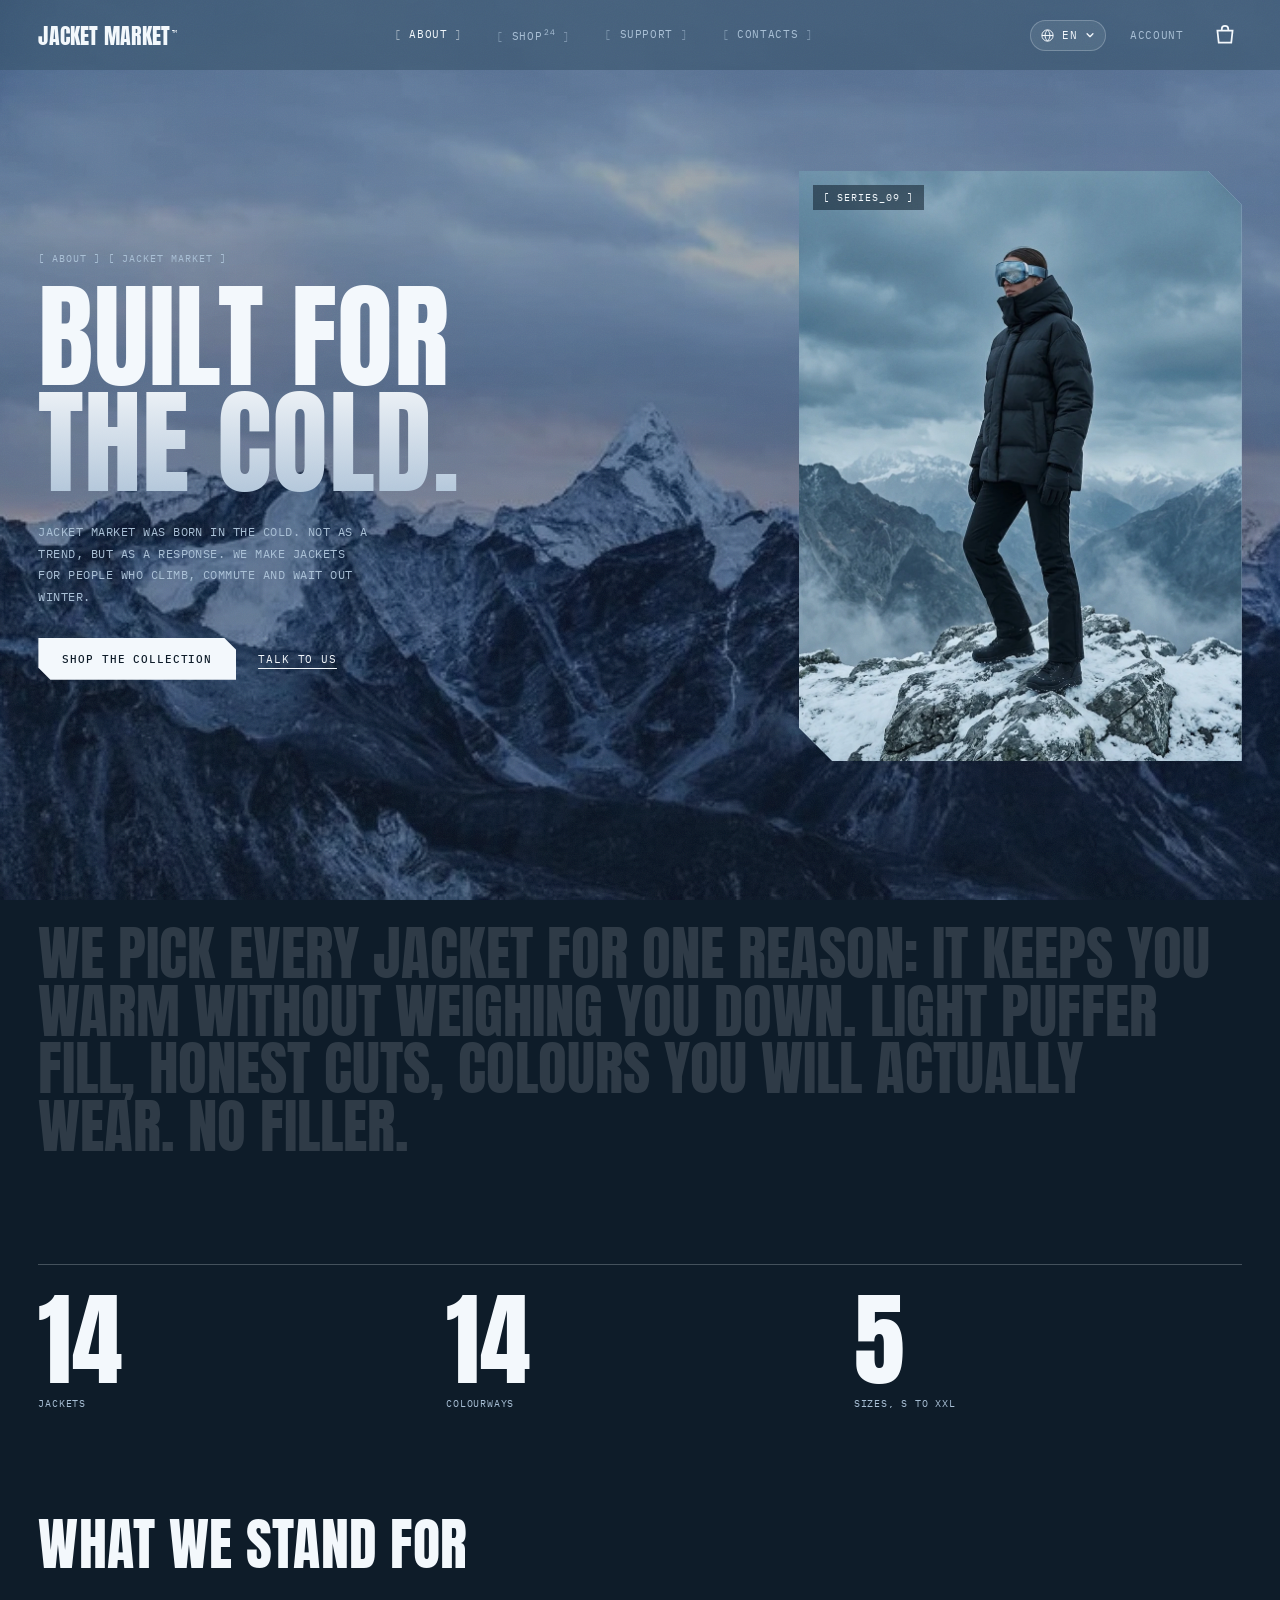
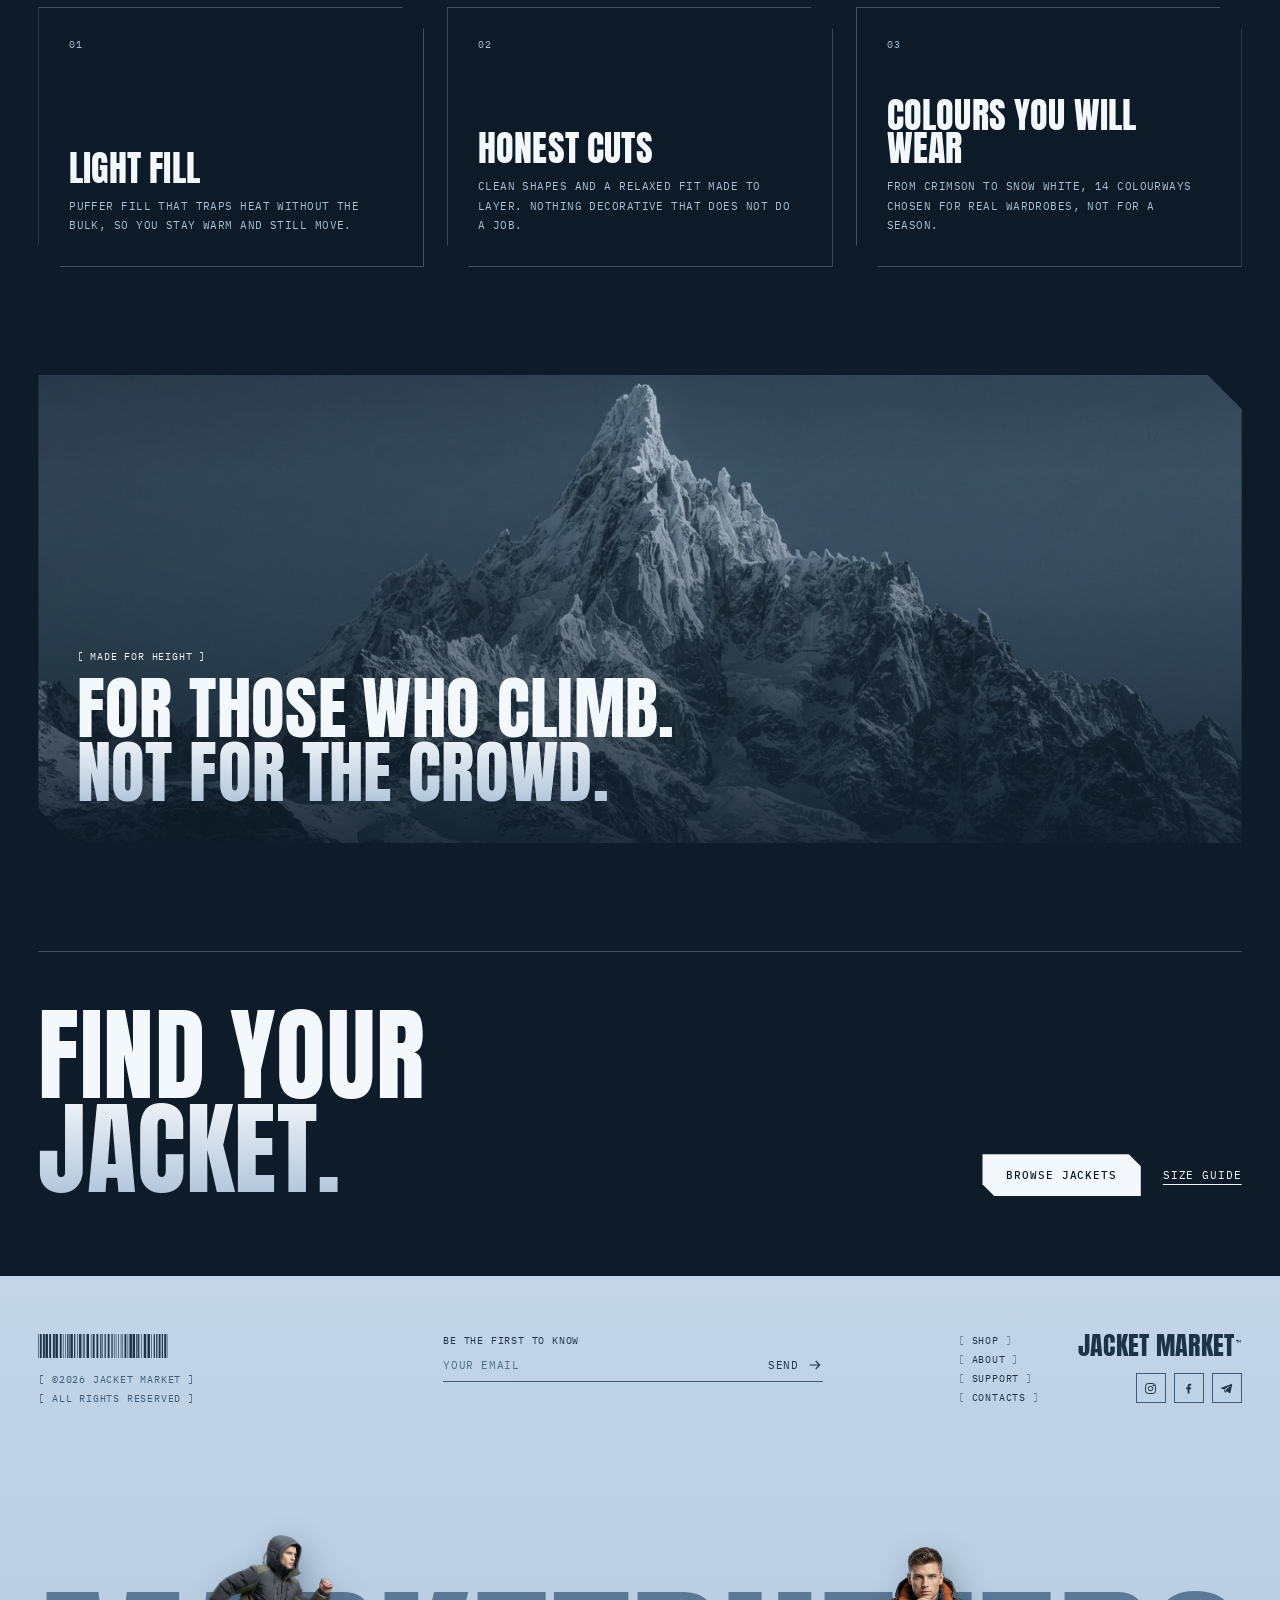
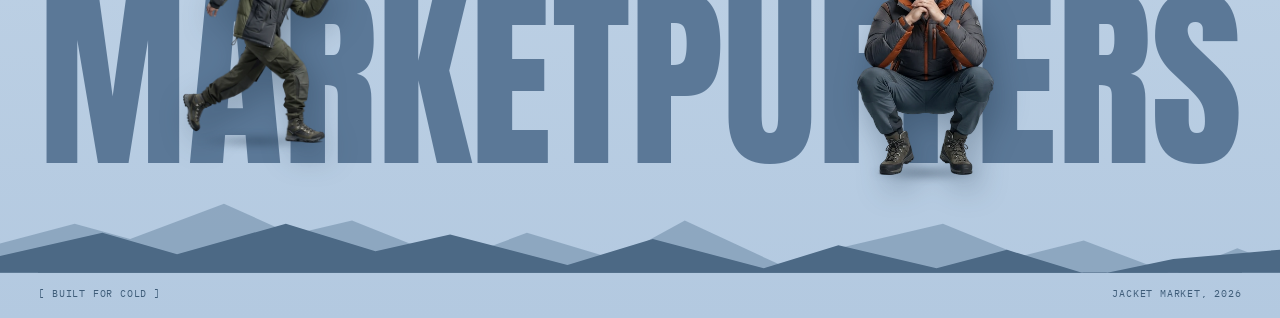
==== about.html @ 1eda378f "j.market" ====
<!DOCTYPE html>
<html lang="en">
<head>
<meta charset="utf-8">
<meta name="viewport" content="width=device-width, initial-scale=1, viewport-fit=cover">
<title>About – Jacket Market</title>
<link rel="preconnect" href="https://fonts.googleapis.com">
<link href="https://fonts.googleapis.com/css2?family=Anton&family=IBM+Plex+Mono:wght@400;500&family=Oswald:wght@600&family=Permanent+Marker&display=swap" rel="stylesheet">
<link rel="stylesheet" href="assets/site.css">
<link rel="stylesheet" href="assets/footer.css">
<link rel="stylesheet" href="assets/cart.css">
<link rel="stylesheet" href="assets/about.css">
<link rel="stylesheet" href="assets/page-bg.css">
<link rel="stylesheet" href="assets/motion.css">
</head>
<body data-page="about">
<main id="app"></main>
<script src="assets/i18n.js"></script>
<script src="assets/art.js"></script>
<script src="assets/site.js"></script>
<script src="assets/motion.js"></script>
</body>
</html>
---- assets/site.css ----
:root{--ice:#b3c9e0;--ice2:#d3e1ee;--steel:#4e6a85;--deep:#37526b;--night:#22394d;--ink:#0e1c29;--w:#f3f8fc;--mute:#a8bfd5;--line:rgba(243,248,252,.24);--glow:rgba(150,50,45,.3);--px:clamp(18px,3vw,44px);--ch:22px;--f1:'Anton','Oswald','Barlow Condensed','Arial Narrow',Impact,sans-serif;--f2:'IBM Plex Mono',ui-monospace,Menlo,Consolas,monospace;box-sizing:border-box}
*,*::before,*::after{box-sizing:inherit}
html{scroll-behavior:smooth}
body{margin:0;min-height:100dvh;font-family:var(--f2);color:var(--w);background:linear-gradient(#bfd2e5,#9fb8d1) fixed;overflow-x:hidden;animation:pg .5s ease both}
body.out{opacity:0;transition:opacity .25s}@keyframes pg{from{opacity:0}}
body::after{content:"";position:fixed;inset:0;z-index:90;pointer-events:none;opacity:.07;mix-blend-mode:overlay;background:url("data:image/svg+xml;utf8,<svg xmlns='http://www.w3.org/2000/svg' width='180' height='180'><filter id='n'><feTurbulence type='fractalNoise' baseFrequency='.9' numOctaves='2'/></filter><rect width='180' height='180' filter='url(%23n)'/></svg>")}
button,input,textarea{font:inherit;color:inherit}button{cursor:pointer;border:0;background:none;padding:0}
a{color:inherit}svg,img{display:block}
:focus-visible{outline:2px solid var(--w);outline-offset:3px}
.ch{clip-path:polygon(0 0,calc(100% - var(--ch)) 0,100% var(--ch),100% 100%,var(--ch) 100%,0 calc(100% - var(--ch)))}
.frame{position:relative;margin:0;min-height:100dvh;display:flex;flex-direction:column;background:radial-gradient(60% 45% at 50% 30%,var(--glow),transparent 75%),linear-gradient(#557590,#456480 55%,#37536b);overflow:clip;transition:--glow .9s}
header.top{position:sticky;top:0;z-index:30;display:flex;align-items:center;justify-content:space-between;padding:18px var(--px);font-size:11px;letter-spacing:.06em;text-transform:uppercase}
header.top::before{content:"";position:absolute;inset:0;z-index:-1;background:rgba(55,83,107,.62);backdrop-filter:blur(14px);-webkit-backdrop-filter:blur(14px)}
.logo{font-family:var(--f1);font-size:22px;letter-spacing:.01em;text-decoration:none}.logo sup{font-size:9px;font-family:var(--f2);margin-left:2px}
nav{display:flex;gap:clamp(16px,2.6vw,40px)}nav a,.acct a{text-decoration:none;color:var(--mute);transition:color .2s}
nav a::before{content:"[ ";opacity:.5}nav a::after{content:" ]";opacity:.5}
nav a:hover,nav a[aria-current],.acct a:hover{color:var(--w)}nav sup{font-size:8px;margin-left:2px}
.acct{display:flex;gap:24px;align-items:center}.cart{display:flex;align-items:center;gap:8px;color:var(--w)!important}
.cart b{background:var(--w);color:var(--ink);font-weight:500;min-width:22px;height:20px;padding:0 6px;display:grid;place-items:center;transition:transform .3s cubic-bezier(.3,1.6,.5,1)}.cart b.pop{transform:scale(1.4)}
.menu{display:none}
main{position:relative;flex:1;padding:clamp(24px,5vh,64px) var(--px) 80px}
.abm{position:absolute;left:0;right:0;bottom:0;height:52%;opacity:.2;pointer-events:none}.abm svg{width:100%;height:100%}
h1,h2,h3{font-family:var(--f1);font-weight:400;text-transform:uppercase;line-height:.92;letter-spacing:.005em;margin:0}
h1{font-size:clamp(52px,9.5vw,160px);margin-bottom:26px}h2{font-size:clamp(30px,4.4vw,68px);margin-bottom:18px}
.tone{background:linear-gradient(#fff,#9fb8d1);-webkit-background-clip:text;background-clip:text;-webkit-text-fill-color:transparent;color:var(--ice)}
.mono,.sm{font-size:10px;letter-spacing:.08em;text-transform:uppercase;color:var(--mute);margin:0 0 14px}
.lead{font-size:11px;line-height:1.8;letter-spacing:.04em;text-transform:uppercase;color:var(--mute);max-width:52ch;margin:0 0 30px}
.rise{opacity:0;transform:translateY(34px);animation:rise .9s cubic-bezier(.2,.8,.2,1) forwards;animation-delay:calc(var(--i,0)*90ms + 150ms)}@keyframes rise{to{opacity:1;transform:none}}
.btn{--ch:12px;background:var(--w);color:var(--ink);padding:14px 24px;font-size:11px;letter-spacing:.08em;text-transform:uppercase;font-weight:500;display:inline-flex;gap:10px;align-items:center;text-decoration:none;transition:transform .2s,background .2s;clip-path:polygon(0 0,calc(100% - var(--ch)) 0,100% var(--ch),100% 100%,var(--ch) 100%,0 calc(100% - var(--ch)))}
.btn:hover{background:var(--ice2)}.btn:active{transform:scale(.97)}
.lnk{font-size:11px;letter-spacing:.08em;text-transform:uppercase;text-decoration:underline;text-underline-offset:5px;background:none}
.btns{display:flex;align-items:center;gap:22px;flex-wrap:wrap}
.dot{border-top:1px solid var(--line);padding-top:14px;margin-top:14px}
.price{font-size:15px;letter-spacing:.04em}.price s{color:var(--mute);margin-left:8px}
.bgword{position:absolute;left:50%;top:4%;transform:translateX(-50%);font-family:var(--f1);font-size:24vw;color:rgba(255,255,255,.06);white-space:nowrap;pointer-events:none;user-select:none;z-index:0}
.hex{width:76px;height:76px;display:grid;place-items:center;color:var(--w);transition:transform .5s cubic-bezier(.2,.8,.2,1)}.hex svg{width:100%;height:100%}.hex:hover{transform:rotate(45deg)}.hex:hover svg path{transform:rotate(-45deg);transform-origin:center}
/* shop */
.grid{display:grid;grid-template-columns:repeat(5,1fr);gap:clamp(14px,1.8vw,26px)}
.card.feat{grid-column:span 2;display:block}.card.feat .pic{aspect-ratio:auto;height:100%;min-height:340px;background:linear-gradient(135deg,#2a4359,#46657f);display:block;position:relative}
.feat .sp{position:absolute;inset:-10% 0 auto;opacity:.32}.feat .sp svg{width:100%;height:auto}.card.feat img{position:absolute;right:-3%;bottom:-5%;width:auto;height:96%}
.feat .ft{position:absolute;left:clamp(16px,2vw,28px);top:clamp(16px,2vw,28px);z-index:2}.feat .ft h3{font-size:clamp(34px,3.6vw,64px);margin-bottom:10px}.feat .ft .price{margin-top:10px}
.card{display:block;text-decoration:none;perspective:900px}
.card .pic{--ch:26px;position:relative;aspect-ratio:3/4;background:radial-gradient(60% 55% at 50% 56%,rgba(255,255,255,.55),transparent 75%),var(--ice);display:grid;place-items:center;overflow:hidden;clip-path:polygon(0 0,calc(100% - var(--ch)) 0,100% var(--ch),100% 100%,var(--ch) 100%,0 calc(100% - var(--ch)))}
.card img{width:88%;transition:transform .25s ease-out;filter:drop-shadow(0 22px 18px rgba(20,40,60,.35));will-change:transform}
.card .meta{display:grid;gap:3px;padding:14px 0;font-size:10px;letter-spacing:.07em;text-transform:uppercase;line-height:1.5}
.card .meta b{font-weight:500}.card .meta small{font-size:10px;color:var(--mute);display:flex;align-items:center;gap:8px}.card .meta .pr{margin-top:3px}
.card .meta i,.dotc{width:9px;height:9px;border-radius:50%;box-shadow:0 0 0 1px rgba(255,255,255,.7)}
.card .view{position:absolute;left:0;right:0;bottom:0;background:var(--ink);color:var(--w);font-size:10px;letter-spacing:.08em;text-transform:uppercase;padding:12px 16px;transform:translateY(101%);transition:transform .35s cubic-bezier(.2,.8,.2,1)}
.card:hover .view,.card:focus-visible .view{transform:none}
/* product */
.pd{display:grid;grid-template-columns:minmax(0,1.25fr) minmax(280px,.75fr);gap:clamp(24px,5vw,80px);align-items:center;position:relative;z-index:1}
.pd .stage{position:relative;aspect-ratio:1;max-height:76vh;margin:auto;width:100%;display:grid;place-items:center}
.pd .stage img{width:100%;height:100%;object-fit:contain;filter:drop-shadow(0 30px 26px rgba(10,25,40,.4));animation:fl 5s ease-in-out infinite;transition:opacity .25s,transform .5s cubic-bezier(.2,.8,.2,1)}
.pd .stage img.sw{opacity:0;transform:scale(.9) rotateY(40deg)}@keyframes fl{50%{translate:0 -10px}}
.pd .shadow{position:absolute;left:50%;bottom:3%;width:36%;height:3%;margin-left:-18%;border-radius:50%;background:rgba(10,25,40,.45);filter:blur(14px)}
.thumbs{display:flex;flex-wrap:wrap;gap:8px;margin:20px 0 4px}
.thumbs button{--ch:9px;width:46px;height:54px;background:var(--ice);display:grid;place-items:center;transition:background .25s,transform .25s;clip-path:polygon(0 0,calc(100% - var(--ch)) 0,100% var(--ch),100% 100%,var(--ch) 100%,0 calc(100% - var(--ch)))}
.thumbs button[aria-pressed=true]{background:var(--w);transform:translateY(-3px)}.thumbs img{width:88%;height:88%;object-fit:contain}
.sizes{display:flex;gap:14px;margin-bottom:14px}
.sizes button{font-size:12px;color:var(--mute);letter-spacing:.06em}.sizes button[aria-pressed=true]{color:var(--w)}
.sizes button[aria-pressed=true]::before{content:"[ "}.sizes button[aria-pressed=true]::after{content:" ]"}
.qty{display:inline-flex;align-items:center;border:1px solid var(--line)}.qty button{width:34px;height:36px;font-size:16px}.qty span{min-width:26px;text-align:center;font-size:12px}
details{border-top:1px solid var(--line)}details:last-of-type{border-bottom:1px solid var(--line)}
summary{list-style:none;display:flex;justify-content:space-between;align-items:center;padding:16px 0;font-size:11px;letter-spacing:.08em;text-transform:uppercase;cursor:pointer}summary::-webkit-details-marker{display:none}
summary i{width:12px;height:12px;position:relative;transition:transform .35s}summary i::before,summary i::after{content:"";position:absolute;background:var(--w);left:0;top:5px;width:12px;height:1.5px}summary i::after{transform:rotate(90deg)}
details[open] summary i{transform:rotate(135deg)}
details .ans{display:grid;grid-template-rows:0fr;transition:grid-template-rows .4s ease}details[open] .ans{grid-template-rows:1fr}
.ans>div{overflow:hidden}.ans p{margin:0 0 16px;font-size:11px;line-height:1.8;letter-spacing:.04em;text-transform:uppercase;color:var(--mute);max-width:60ch}
table{border-collapse:collapse;width:100%;font-size:11px;letter-spacing:.06em;text-transform:uppercase;max-width:480px}td,th{padding:11px 0;border-top:1px solid var(--line);text-align:left;font-weight:400}th{color:var(--mute)}
.two{display:grid;grid-template-columns:1fr 1fr;gap:clamp(24px,6vw,100px)}
.statement{font-family:var(--f1);text-transform:uppercase;font-size:clamp(34px,6vw,96px);line-height:.98;max-width:18em;margin:12vh 0}.statement span{opacity:.14;transition:opacity .3s}
.specs{display:grid;grid-template-columns:repeat(3,1fr);gap:20px;border-top:1px solid var(--line);padding-top:24px}
.specs b{display:block;font-family:var(--f1);font-weight:400;font-size:clamp(56px,9vw,140px);line-height:1}.specs small{font-size:10px;letter-spacing:.08em;text-transform:uppercase;color:var(--mute)}
form{display:grid;gap:18px;max-width:440px}label{font-size:10px;letter-spacing:.08em;text-transform:uppercase;color:var(--mute);display:grid;gap:6px}
input,textarea{background:transparent;border:0;border-bottom:1px solid var(--line);padding:8px 0;font-size:13px;outline:0;transition:border-color .25s}input:focus,textarea:focus{border-color:var(--w)}textarea{min-height:90px;resize:vertical}
.big{font-family:var(--f1);text-transform:uppercase;font-size:clamp(26px,3.4vw,52px);line-height:1.05}.big a{text-decoration:none}.big a:hover{color:var(--ice)}
.row{display:grid;grid-template-columns:90px 1fr auto auto;gap:20px;align-items:center;padding:16px 0;border-top:1px solid var(--line);animation:rise .6s both}
.row img{--ch:12px;width:90px;height:100px;object-fit:contain;background:var(--ice);clip-path:polygon(0 0,calc(100% - var(--ch)) 0,100% var(--ch),100% 100%,var(--ch) 100%,0 calc(100% - var(--ch)))}
.row b{font-family:var(--f1);font-weight:400;font-size:22px;text-transform:uppercase}.row.rm{opacity:0;transform:translateX(30px);transition:.3s}
.tot{max-width:340px;margin-left:auto;margin-top:24px;font-size:11px;letter-spacing:.06em;text-transform:uppercase}.tot div{display:flex;justify-content:space-between;padding:6px 0}.tot .g{font-family:var(--f1);font-size:28px;border-top:1px solid var(--line);margin-top:6px;padding-top:12px}
.toast,.h-t{position:fixed;left:50%;bottom:calc(24px + env(safe-area-inset-bottom,0px));transform:translate(-50%,200%);background:var(--w);color:var(--ink);font-size:11px;letter-spacing:.06em;text-transform:uppercase;padding:13px 20px;z-index:95;transition:transform .4s cubic-bezier(.2,.8,.2,1)}.toast.on,.h-t.on{transform:translate(-50%,0)}
footer{position:relative;display:flex;justify-content:space-between;align-items:center;gap:16px;border-top:1px solid var(--line);margin:0 var(--px);padding:20px 0 28px;font-size:10px;letter-spacing:.08em;text-transform:uppercase;color:var(--mute)}
@media(max-width:1100px){.grid{grid-template-columns:repeat(3,1fr)}}
@media(max-width:860px){
 .grid{grid-template-columns:repeat(2,1fr)}.card.feat{min-height:380px}
 .menu{display:block;font-size:11px;text-transform:uppercase}
 nav{position:fixed;inset:0;z-index:-1;background:#2c4660;flex-direction:column;justify-content:center;padding:var(--px);gap:14px;font-family:var(--f1);font-size:48px;text-transform:uppercase;letter-spacing:0;clip-path:inset(0 0 100% 0);transition:clip-path .5s cubic-bezier(.7,0,.2,1)}nav.open{clip-path:inset(0)}
 nav a::before,nav a::after{content:""}.acct a:not(.cart){display:none}
 .two,.specs,.pd{grid-template-columns:1fr}.row{grid-template-columns:70px 1fr auto}.row>:last-child{grid-column:2/4}.row img{width:70px;height:80px}.card .view{transform:none}footer .bc{display:none}
}
@media(max-width:520px){.grid{grid-template-columns:1fr}.card.feat{grid-column:auto}}
@media(prefers-reduced-motion:reduce){*,*::before,*::after{animation-duration:.01ms!important;transition-duration:.01ms!important}.rise{opacity:1;transform:none}}

/* ---- model photo layout (portrait photos in chamfered frames) ---- */
.card .pic{background:var(--ice);display:block}
.card .pic img{position:absolute;inset:0;width:100%;height:100%;object-fit:cover;filter:none;transition:transform .45s cubic-bezier(.2,.8,.2,1)}
.card:hover .pic img{transform:scale(1.04)}
.grid{grid-template-columns:repeat(4,1fr)}
.card.feat{grid-column:span 2;grid-row:span 2}
.card.feat .pic{min-height:420px;background:linear-gradient(135deg,#2a4359,#46657f)}
.card.feat img{position:absolute;inset:0 0 0 auto;right:0;bottom:auto;width:62%;height:100%;object-fit:cover;filter:none;clip-path:polygon(var(--ch) 0,100% 0,100% 100%,0 100%,0 var(--ch))}
.card.feat .pic{--ch:34px}
.pd .stage{aspect-ratio:auto;height:min(78vh,760px);max-height:none;width:auto;justify-self:center}
.pd .stage img{--ch:34px;position:relative;width:auto;height:100%;aspect-ratio:860/1068;max-width:100%;object-fit:cover;filter:none;animation:none;clip-path:polygon(0 0,calc(100% - var(--ch)) 0,100% var(--ch),100% 100%,var(--ch) 100%,0 calc(100% - var(--ch)))}
.pd .stage img.sw{transform:scale(.96);opacity:0}
.pd .shadow{display:none}
.thumbs button{width:52px;height:64px}.thumbs img{width:100%;height:100%;object-fit:cover}
.row img{object-fit:cover;height:112px}
@media(max-width:1100px){.grid{grid-template-columns:repeat(2,1fr)}.card.feat{grid-row:auto}.card.feat .pic{min-height:460px}}
@media(max-width:520px){.grid{grid-template-columns:1fr}.pd .stage{height:68vh}}
---- assets/footer.css ----
/* ---- Footer: giant wordmark with two models ---- */
footer.jf{--jt:#1d3347;--jm:#3f5d79;--jw:#7f9cb7;display:block;position:relative;margin:0;padding:clamp(28px,4.5vw,64px) var(--px) 0;border:0;background:linear-gradient(#c3d5e7,#b3c9e0);color:var(--jt);font-size:10px;letter-spacing:.08em;text-transform:uppercase;overflow:hidden;isolation:isolate}
.jf-top{display:grid;grid-template-columns:minmax(150px,1fr) minmax(240px,1.3fr) auto minmax(120px,auto);gap:clamp(20px,3vw,48px);align-items:start;position:relative;z-index:4}
.jf-a svg{display:block;height:24px;width:auto;max-width:130px;fill:var(--jt);margin-bottom:12px}
.jf p{margin:0;line-height:1.9;color:var(--jm)}
footer.jf form{display:grid;gap:10px;max-width:380px}
footer.jf label{color:var(--jt);font-size:10px}
.jf .fr{display:flex;gap:12px;align-items:center;border-bottom:1px solid var(--jm);padding-bottom:8px}
.jf input{flex:1;min-width:0;border:0;color:var(--jt);font-size:11px;letter-spacing:.06em;text-transform:uppercase;padding:0}
.jf input::placeholder{color:var(--jm);opacity:.85}
.jf input:focus{outline:0}.jf .fr:focus-within{border-color:var(--jt)}
.jf .fr button{font-size:11px;letter-spacing:.08em;text-transform:uppercase;color:var(--jt);display:inline-flex;gap:8px;align-items:center}
.jf .fr button svg{width:16px;height:16px;transition:transform .25s}.jf .fr button:hover svg{transform:translateX(4px)}
.jf-n{display:grid;gap:6px;justify-items:start}
.jf-n a,.jf-r a{text-decoration:none;color:var(--jt)}
.jf-n a::before{content:"[ ";opacity:.5}.jf-n a::after{content:" ]";opacity:.5}
.jf-n a:hover{color:var(--jm)}
.jf-r{display:grid;gap:16px;justify-items:end}
.jf-logo{font-family:var(--f1);font-size:26px;line-height:.9;letter-spacing:.01em;text-align:right}.jf-logo sup{font-family:var(--f2);font-size:9px;margin-left:2px}
.jf-soc{display:flex;gap:8px}.jf-soc a{width:30px;height:30px;border:1px solid var(--jm);display:grid;place-items:center;transition:background .2s,color .2s}
.jf-soc a:hover{background:var(--jt);color:#e9f1f8}.jf-soc svg{width:15px;height:15px}
.jf a:focus-visible{outline:2px solid var(--jt);outline-offset:3px}
/* wordmark + models */
.jf-big{--fs:clamp(46px,15.5vw,320px);position:relative;z-index:2;margin-top:clamp(10px,2vw,28px);padding-top:calc(var(--fs)*.8);padding-bottom:calc(var(--fs)*.13);user-select:none}
.jf-w{display:block;position:relative;z-index:1;text-align:center;white-space:nowrap;font-family:var(--f1);font-size:var(--fs);line-height:.8;text-transform:uppercase;letter-spacing:0;color:#5b7897;padding-bottom:.02em}
/* models stand IN FRONT of the giant wordmark, each on its own level (like the reference) */
.fm{position:absolute;z-index:2;bottom:calc(var(--fs)*var(--b) + var(--fs)*.13);left:var(--l);height:calc(var(--fs)*var(--k));aspect-ratio:var(--ar)}
.fm img{display:block;width:100%;height:100%;object-fit:contain;filter:drop-shadow(.5vw 1vw 1.2vw rgba(25,45,65,.35))}
.fm::after{content:"";position:absolute;left:10%;right:10%;bottom:calc(var(--fs)*-.03);height:calc(var(--fs)*.08);border-radius:50%;background:radial-gradient(closest-side,rgba(25,45,65,.4),transparent);filter:blur(3px);z-index:-1}
.fm.m1{--l:12%;--k:1.05;--ar:648/900;--b:.06}
.fm.m2{--l:68%;--k:1.15;--ar:544/900;--b:-.1}
.jf-mt{position:relative;z-index:1;height:clamp(34px,6vw,100px);margin:clamp(6px,1.2vw,18px) calc(var(--px)*-1) 0;pointer-events:none}
.jf-mt svg{display:block;width:100%;height:100%}
.jf-base{position:relative;z-index:4;display:flex;justify-content:space-between;gap:16px;padding:14px 0 18px;margin-top:-1px;color:var(--jm);border-top:1px solid rgba(63,93,121,.35)}
@media(max-width:860px){
 .jf-top{grid-template-columns:1fr 1fr;row-gap:26px}
 footer.jf form{grid-column:1/-1;order:-1;max-width:none}
 .jf-r{justify-items:start}.jf-logo{text-align:left}
 .jf-a svg{height:20px}
}
@media(max-width:520px){.jf-base{flex-direction:column;gap:6px}}
---- assets/cart.css ----
/* Jacket Market: cart page + navbar cart */
.cart{gap:8px}
.cart .ci{width:16px;height:16px;flex:none}
.cart b[data-n="0"]{background:transparent;color:var(--mute);box-shadow:inset 0 0 0 1px var(--line)}
.cart[aria-current]{color:var(--w)}

.cp{position:relative;z-index:1}
.cp-h{display:flex;align-items:flex-end;justify-content:space-between;gap:20px;flex-wrap:wrap;border-bottom:1px solid var(--line);padding-bottom:clamp(14px,2.4vw,26px);margin-bottom:clamp(8px,2vw,20px)}
.cp-h h1{font-size:clamp(48px,8vw,128px);margin:0}
.cp-n{font-size:11px;letter-spacing:.1em;text-transform:uppercase;color:var(--mute);padding-bottom:10px}
.cp-g{display:grid;grid-template-columns:minmax(0,1fr) minmax(300px,380px);gap:clamp(24px,4vw,72px);align-items:start}
.cp-l{list-style:none;margin:0;padding:0}

.cp-i{display:grid;grid-template-columns:104px minmax(0,1fr) auto auto;gap:clamp(14px,2vw,28px);align-items:center;padding:20px 0;border-bottom:1px solid var(--line);transition:opacity .26s,transform .26s}
.cp-i.a{animation:cpIn .6s cubic-bezier(.2,.8,.2,1) backwards}
@keyframes cpIn{from{opacity:0;transform:translateY(24px)}}
.cp-i.rm{opacity:0;transform:translateX(28px)}
.cp-img{--ch:16px;display:block;width:104px;aspect-ratio:3/4;background:var(--ice);overflow:hidden;clip-path:polygon(0 0,calc(100% - var(--ch)) 0,100% var(--ch),100% 100%,var(--ch) 100%,0 calc(100% - var(--ch)))}
.cp-img img{width:100%;height:100%;object-fit:cover;transition:transform .5s cubic-bezier(.2,.8,.2,1)}
.cp-img:hover img{transform:scale(1.06)}
.cp-info{min-width:0;display:grid;gap:6px}
.cp-t{font-family:var(--f1);font-size:clamp(22px,2.2vw,32px);line-height:1;text-transform:uppercase;text-decoration:none;transition:color .2s}
.cp-t:hover{color:var(--ice)}
.cp-m{margin:0;display:flex;align-items:center;flex-wrap:wrap;gap:8px;font-size:10px;letter-spacing:.08em;text-transform:uppercase;color:var(--mute)}
.cp-m i{width:9px;height:9px;border-radius:50%;box-shadow:0 0 0 1px rgba(255,255,255,.7)}
.cp-m span::before{content:"/";margin-right:8px;opacity:.5}
.cp-u{margin:0;font-size:10px;letter-spacing:.08em;text-transform:uppercase;color:var(--mute)}

.cp-i .qty{height:44px}
.cp-i .qty button{width:40px;height:42px;transition:background .2s,opacity .2s}
.cp-i .qty button:hover:not(:disabled){background:rgba(243,248,252,.12)}
.cp-i .qty button:disabled{opacity:.3;cursor:not-allowed}
.cp-i .qty span{min-width:32px;font-size:13px}

.cp-p{display:grid;justify-items:end;gap:10px;min-width:92px}
.cp-p b{font-family:var(--f1);font-weight:400;font-size:clamp(24px,2.4vw,34px);line-height:1;letter-spacing:.01em}
.cp-rm{display:inline-flex;align-items:center;gap:6px;font-size:10px;letter-spacing:.1em;text-transform:uppercase;color:var(--mute);transition:color .2s}
.cp-rm svg{width:13px;height:13px}.cp-rm:hover{color:var(--w)}

/* summary */
.sum{position:sticky;top:calc(var(--hh,72px) + 20px);--ch:24px;padding:26px clamp(20px,2vw,30px) 28px;background:rgba(14,28,41,.34);box-shadow:inset 0 0 0 1px var(--line);-webkit-backdrop-filter:blur(10px);backdrop-filter:blur(10px);clip-path:polygon(0 0,calc(100% - var(--ch)) 0,100% var(--ch),100% 100%,var(--ch) 100%,0 calc(100% - var(--ch)))}
.sum h2{font-size:28px;margin:0 0 20px}
.ship{margin-bottom:20px}
.ship p{margin:0 0 10px;font-size:10px;letter-spacing:.08em;text-transform:uppercase;color:var(--mute)}.ship p b{color:var(--w);font-weight:500}
.bar{height:3px;background:rgba(243,248,252,.2)}.bar i{display:block;height:100%;background:var(--w);transition:width .5s cubic-bezier(.2,.8,.2,1)}
.sum dl{margin:0 0 22px}
.sum dl div{display:flex;justify-content:space-between;align-items:baseline;padding:7px 0;font-size:11px;letter-spacing:.08em;text-transform:uppercase}
.sum dt{color:var(--mute)}.sum dd{margin:0}
.sum dl .g{margin-top:8px;padding-top:16px;border-top:1px solid var(--line);font-family:var(--f1);font-size:34px;letter-spacing:.01em}.sum dl .g dt{color:var(--w)}
.sum .btn{width:100%;justify-content:center;height:54px;font-size:12px}
.cp-more{display:block;width:max-content;margin:18px auto 0;color:var(--mute);transition:color .2s}.cp-more:hover{color:var(--w)}

.cp>h1{margin-bottom:22px}

@media(max-width:960px){
 .cp-g{grid-template-columns:1fr}
 .sum{position:relative;top:auto}
}
@media(max-width:620px){
 .cp-i{grid-template-columns:80px minmax(0,1fr);row-gap:14px}
 .cp-img{width:80px}
 .cp-i .qty{grid-column:1/2;justify-self:start}
 .cp-p{grid-column:2/3;grid-auto-flow:column;justify-content:space-between;align-items:center;justify-items:end;width:100%}
 .cp-i .qty{grid-column:1/3;grid-row:2}.cp-p{grid-column:1/3;grid-row:3}
}

/* purchase complete */
.ok{max-width:640px}
.ok-i{--ch:16px;width:72px;height:72px;display:grid;place-items:center;background:var(--w);color:var(--ink);margin-bottom:26px;clip-path:polygon(0 0,calc(100% - var(--ch)) 0,100% var(--ch),100% 100%,var(--ch) 100%,0 calc(100% - var(--ch)));animation:okPop .7s cubic-bezier(.3,1.6,.5,1) both}
.ok-i svg{width:34px;height:34px;stroke-dasharray:30;stroke-dashoffset:30;animation:okDraw .6s .35s ease forwards}
@keyframes okPop{from{transform:scale(.4);opacity:0}}@keyframes okDraw{to{stroke-dashoffset:0}}
.ok .lead{max-width:56ch}.ok .lead b{color:var(--w);font-weight:500}
.ok-l{list-style:none;margin:0 0 30px;padding:0;border-top:1px solid var(--line)}
.ok-l li{display:flex;justify-content:space-between;gap:20px;padding:12px 0;border-bottom:1px solid var(--line);font-size:11px;letter-spacing:.08em;text-transform:uppercase}
.ok-l em{font-style:normal;color:var(--mute)}.ok-l b{font-weight:500}
.ok-l .g{font-family:var(--f1);font-size:26px;letter-spacing:.01em;border-bottom:0}.ok-l .g b{font-weight:400}

/* navbar cart: icon only (count kept for screen readers + fly-to-cart target) */
.cart{position:relative;gap:0;padding:4px}
.cart .ci{width:26px;height:26px;transition:transform .3s cubic-bezier(.3,1.6,.5,1)}
.cart:hover .ci{transform:scale(1.08)}
.cart:has(b.pop) .ci{transform:scale(1.3)}
.cart b,.cart b[data-n="0"]{position:absolute;inset:0;width:auto;min-width:0;height:auto;padding:0;background:none;box-shadow:none;color:transparent;font-size:0;pointer-events:none;overflow:hidden}
---- assets/about.css ----
/* Jacket Market: about page */
.ab{position:relative;z-index:1}
.ab-hero{display:grid;grid-template-columns:minmax(0,1.1fr) minmax(280px,.7fr);gap:clamp(24px,5vw,90px);align-items:center;min-height:min(78vh,720px)}
.ab-tag{margin:0 0 18px;font-size:10px;letter-spacing:.1em;text-transform:uppercase;color:var(--mute)}
.ab-hero h1{font-size:clamp(56px,9vw,150px);margin-bottom:26px}
.ab-hero .lead{max-width:48ch;font-size:12px;margin-bottom:30px}
.ab-fig{margin:0;position:relative;justify-self:end;width:min(100%,460px)}
.ab-fig::before{content:"";position:absolute;inset:8% -6% -4% 6%;background:radial-gradient(closest-side,var(--glow),transparent);filter:blur(36px);z-index:-1}
.ab-pic{--ch:34px;position:relative;aspect-ratio:3/4;overflow:hidden;background:var(--ice);clip-path:polygon(0 0,calc(100% - var(--ch)) 0,100% var(--ch),100% 100%,var(--ch) 100%,0 calc(100% - var(--ch)))}
.ab-pic img{width:100%;height:100%;object-fit:cover;object-position:50% 30%;transition:transform 1.2s cubic-bezier(.2,.8,.2,1)}
.ab-fig:hover img{transform:scale(1.04)}
.ab-cap{position:absolute;left:14px;top:14px;padding:6px 10px;font-size:10px;letter-spacing:.1em;text-transform:uppercase;background:rgba(14,28,41,.55);-webkit-backdrop-filter:blur(8px);backdrop-filter:blur(8px)}

.ab .statement{font-size:clamp(30px,4.6vw,76px);max-width:20em;margin:clamp(56px,12vh,130px) 0}
.ab .specs{grid-template-columns:repeat(3,1fr)}
.ab .specs b{font-size:clamp(56px,8vw,128px)}

.ab-pr{margin-top:clamp(64px,12vh,140px)}
.ab-pr>h2{margin-bottom:clamp(20px,3vw,36px)}
.ab-grid{display:grid;grid-template-columns:repeat(3,1fr);gap:clamp(14px,1.8vw,26px)}
.ab-p{--ch:22px;position:relative;padding:clamp(22px,2.4vw,34px);min-height:260px;display:flex;flex-direction:column;background:rgba(14,28,41,.3);box-shadow:inset 0 0 0 1px var(--line);transition:background .35s,transform .35s cubic-bezier(.2,.8,.2,1);clip-path:polygon(0 0,calc(100% - var(--ch)) 0,100% var(--ch),100% 100%,var(--ch) 100%,0 calc(100% - var(--ch)))}
.ab-p:hover{background:rgba(14,28,41,.5)}
.ab-n{font-size:10px;letter-spacing:.1em;color:var(--mute);margin-bottom:auto;padding-bottom:40px}
.ab-p h3{font-size:clamp(28px,2.8vw,42px);margin-bottom:12px}
.ab-p p{margin:0;font-size:11px;line-height:1.8;letter-spacing:.04em;text-transform:uppercase;color:var(--mute)}

.ab-ban{--ch:34px;position:relative;margin-top:clamp(64px,12vh,140px);min-height:clamp(320px,52vh,520px);display:flex;align-items:flex-end;overflow:hidden;background:var(--night)}
.ab-ban img{position:absolute;inset:0;width:100%;height:100%;object-fit:cover;opacity:.75}
.ab-ban::after{content:"";position:absolute;inset:0;background:linear-gradient(transparent 20%,rgba(14,28,41,.85))}
.ab-bt{position:relative;z-index:1;padding:clamp(20px,3vw,44px)}
.ab-bt h2{margin:0;font-size:clamp(34px,5.4vw,88px)}.ab-bt .mono{color:var(--w)}

.ab-cta{margin-top:clamp(64px,12vh,140px);display:flex;justify-content:space-between;align-items:flex-end;gap:30px;flex-wrap:wrap;border-top:1px solid var(--line);padding-top:clamp(28px,5vw,56px)}
.ab-cta h2{font-size:clamp(48px,8vw,128px);margin:0}

@media(max-width:960px){.ab-hero{grid-template-columns:1fr;min-height:0}.ab-fig{justify-self:start;width:min(100%,380px)}.ab-grid{grid-template-columns:1fr}.ab-p{min-height:0}.ab-n{padding-bottom:24px}}
---- assets/page-bg.css ----
/* Jacket Market: full-page photo backgrounds for About, Support and Contacts */
body[data-page="about"]{background:linear-gradient(rgba(14,28,41,.38),rgba(14,28,41,.62)),url("../images/about-bg.webp") 50% 50%/cover no-repeat fixed #0e1c29}
body[data-page="support"]{background:linear-gradient(rgba(14,28,41,.45),rgba(14,28,41,.7)),url("../images/support-bg.webp") 50% 40%/cover no-repeat fixed #0e1c29}
body[data-page="contacts"]{background:linear-gradient(rgba(14,28,41,.42),rgba(14,28,41,.68)),url("../images/contacts-bg.webp") 50% 55%/cover no-repeat fixed #0e1c29}
@media(max-width:700px){body[data-page="contacts"]{background-position:0 0,48% 55%}body[data-page="about"]{background-position:0 0,62% 50%}body[data-page="support"]{background-position:0 0,58% 40%}}
/* let the photo show through the page frame and drop the default mountain art */
body[data-page="about"] .frame,body[data-page="support"] .frame,body[data-page="contacts"] .frame{background:none}
body[data-page="about"] .abm,body[data-page="support"] .abm,body[data-page="contacts"] .abm{display:none}
---- assets/motion.css ----
/* Jacket Market: motion layer (loads last) */
/* page curtain */
body::before{content:"";position:fixed;inset:0;z-index:200;pointer-events:none;background:#1c2f40;clip-path:inset(0 0 100% 0);transition:clip-path .5s cubic-bezier(.7,0,.2,1);animation:curIn .9s cubic-bezier(.7,0,.2,1) .05s both}
@keyframes curIn{from{clip-path:inset(0)}to{clip-path:inset(100% 0 0 0)}}
body.out{opacity:1;transition:none}
body.out::before{animation:none;clip-path:inset(0)}
/* progress + header */
.sprog{position:fixed;left:0;top:0;height:2px;width:100%;background:#fff;transform-origin:left;transform:scaleX(0);z-index:96;pointer-events:none}
header.top{transition:translate .5s cubic-bezier(.2,.8,.2,1)}
/* scroll reveal */
.js-m [data-rv]{opacity:0;translate:0 48px;transition:opacity .9s ease var(--rd,0ms),translate 1.1s cubic-bezier(.2,.8,.2,1) var(--rd,0ms)}
.js-m [data-rv].rv-in{opacity:1;translate:0 0}
.js-m [data-rv] .pic img{scale:1.2;transition:scale 1.6s cubic-bezier(.2,.8,.2,1) var(--rd,0ms),transform .45s cubic-bezier(.2,.8,.2,1)}
.js-m [data-rv].rv-in .pic img{scale:1}
.flt{animation:flt .7s cubic-bezier(.2,.8,.2,1) var(--rd,0ms) both}@keyframes flt{from{opacity:0;translate:0 30px}}
/* headline word masks */
.w{display:inline-block;overflow:hidden;vertical-align:top;padding:.06em 0 .1em;margin:-.06em 0 -.1em}
.w>i{display:inline-block;font-style:normal;translate:0 115%;transition:translate 1s cubic-bezier(.2,.8,.2,1) calc(var(--wi,0)*60ms + 80ms)}
.sp-in .w>i{translate:0 0}
/* hero entrance */
.js-m .hl>div,.js-m .hr>*{animation:hIn 1.1s cubic-bezier(.2,.8,.2,1) both}
.js-m .hl>div:nth-child(2){animation-delay:.25s}.js-m .hr>:nth-child(1){animation-delay:.3s}.js-m .hr>:nth-child(2){animation-delay:.4s}.js-m .hr>:nth-child(3){animation-delay:.5s}
@keyframes hIn{from{opacity:0;translate:0 30px}}
.js-m .hero .stage{animation:sIn 1.6s cubic-bezier(.2,.8,.2,1) both}@keyframes sIn{from{opacity:0;scale:1.07}}
/* graffiti draw-in */
.dr path{opacity:0;stroke-dasharray:1;stroke-dashoffset:1;transition:stroke-dashoffset 2.4s cubic-bezier(.5,0,.2,1) calc(var(--pi,0)*.15s + .2s),opacity .1s linear calc(var(--pi,0)*.15s + .2s)}
.dr.drawn path{opacity:1;stroke-dashoffset:0}
/* sections that animate on load now wait until visible */
.js-m .cold:not(.in) .ln em,.js-m .cold:not(.in) .c-float{animation-play-state:paused}
.js-m .h-end .mtn{bottom:-12%}
/* footer */
.js-m .fm{translate:0 35%;opacity:0;transition:translate 1.3s cubic-bezier(.2,.8,.2,1),opacity .8s}
.js-m .jf-big.rv-in .fm{translate:0 0;opacity:1}
.js-m .jf-big.rv-in .fm.m2{transition-delay:.12s}.js-m .jf-big.rv-in .fm.m3{transition-delay:.24s}.js-m .jf-big.rv-in .fm.m4{transition-delay:.36s}
.js-m .jf-w{letter-spacing:.06em;opacity:0;transition:letter-spacing 1.6s cubic-bezier(.2,.8,.2,1),opacity 1s}
.js-m .jf-big.rv-in .jf-w{letter-spacing:0;opacity:1}
/* marquee */
.mq{overflow:hidden;background:#dbe6ef;color:#22394d;padding:16px 0;white-space:nowrap;rotate:-1.2deg;scale:1.04;margin:-8px 0;position:relative;z-index:3}
.mq div{display:inline-flex;align-items:center;gap:36px;padding-right:36px;width:max-content;animation:mq 30s linear infinite}
.mq span{font-family:var(--f1);font-size:clamp(28px,4vw,56px);text-transform:uppercase;line-height:1}
.mq i{width:18px;height:18px;background:currentColor;clip-path:polygon(30% 0,70% 0,100% 30%,100% 70%,70% 100%,30% 100%,0 70%,0 30%)}
@keyframes mq{to{translate:-50% 0}}
/* cursor ring, card sheen, cart dot */
.cur{position:fixed;left:0;top:0;width:34px;height:34px;margin:-17px 0 0 -17px;border:1px solid #fff;border-radius:50%;z-index:97;pointer-events:none;mix-blend-mode:difference;opacity:0;transition:width .35s,height .35s,margin .35s,background .3s,opacity .3s}
.cur.on{opacity:1}.cur.big{width:68px;height:68px;margin:-34px 0 0 -34px;background:rgba(255,255,255,.9)}
.card:not(.feat) .pic::after{content:"";position:absolute;inset:0;pointer-events:none;background:radial-gradient(260px circle at var(--mx,50%) var(--my,50%),rgba(255,255,255,.26),transparent 60%);opacity:0;transition:opacity .3s}
.card:not(.feat):hover .pic::after{opacity:1}
.fly{position:fixed;left:0;top:0;width:18px;height:18px;margin:-9px;background:#fff;z-index:99;pointer-events:none;clip-path:polygon(30% 0,70% 0,100% 30%,100% 70%,70% 100%,30% 100%,0 70%,0 30%)}
@media(prefers-reduced-motion:reduce){body::before,.cur{display:none}.mq div{animation:none}}
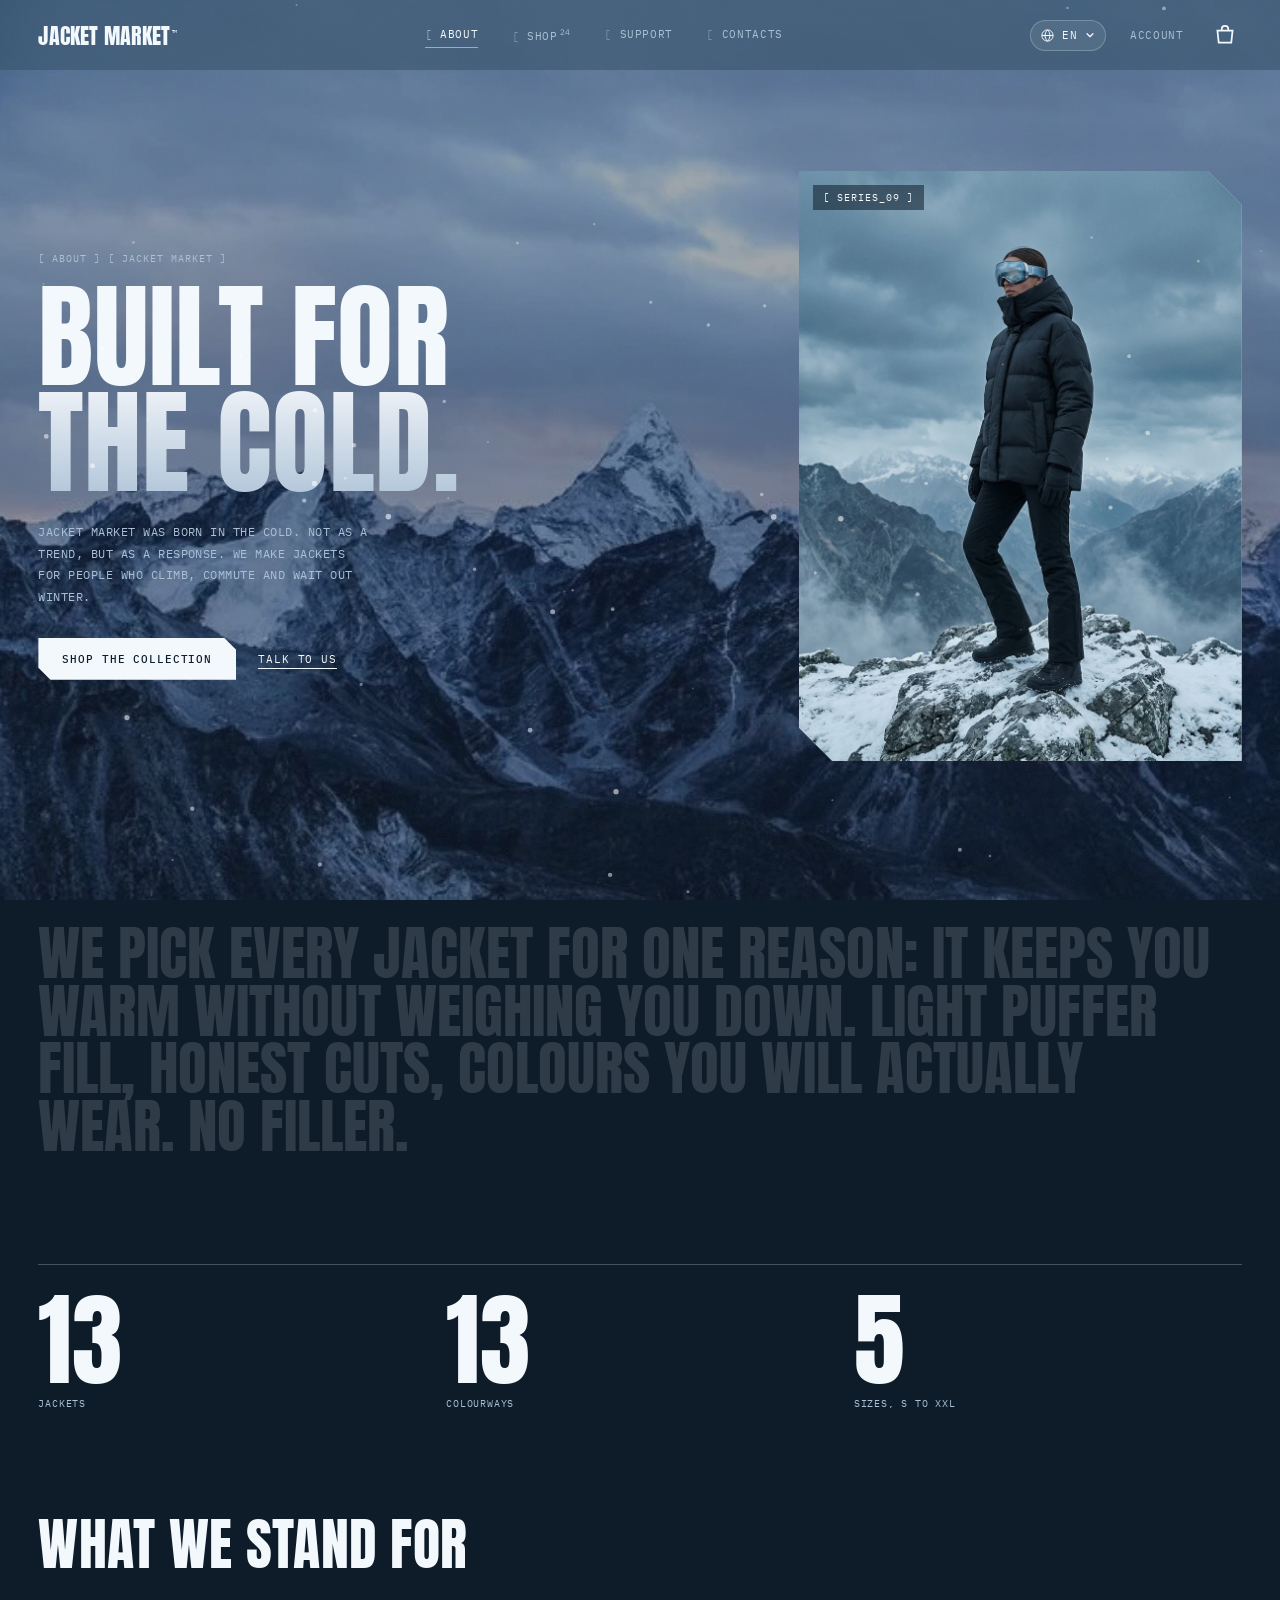
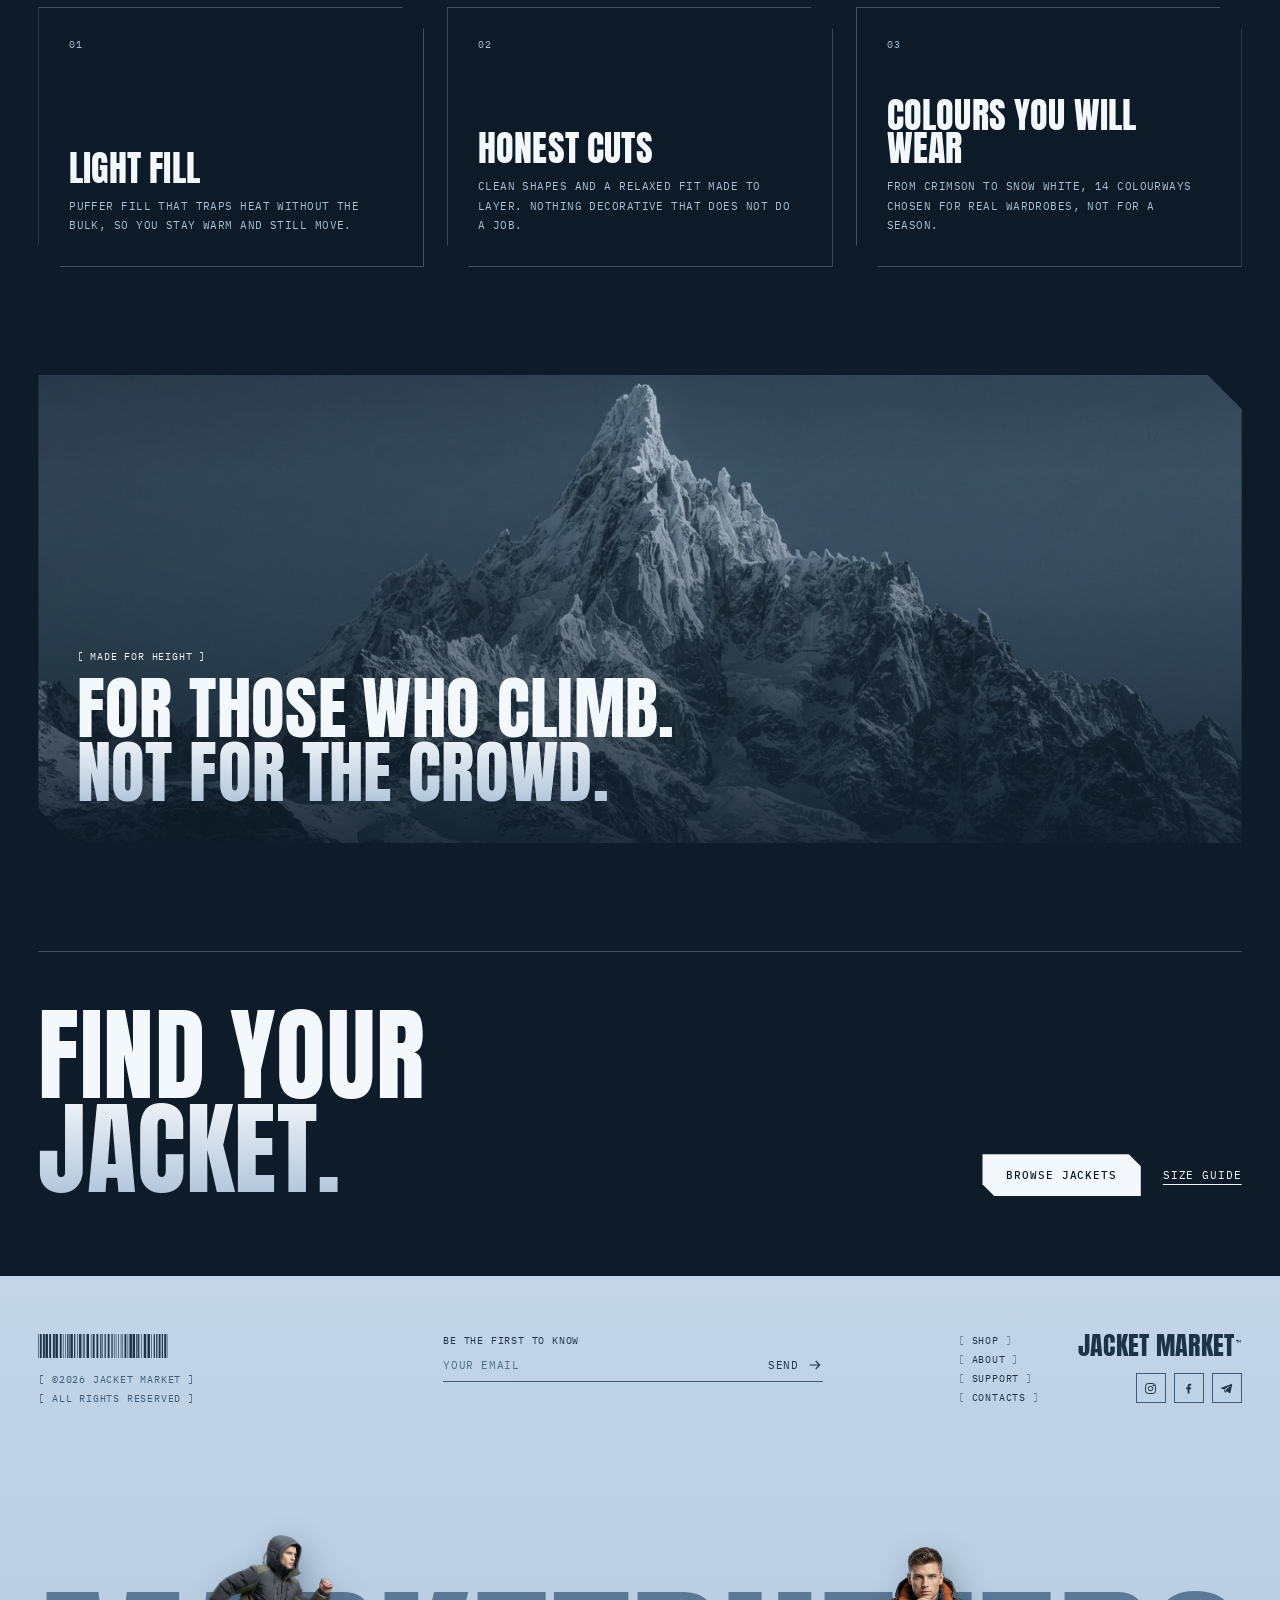
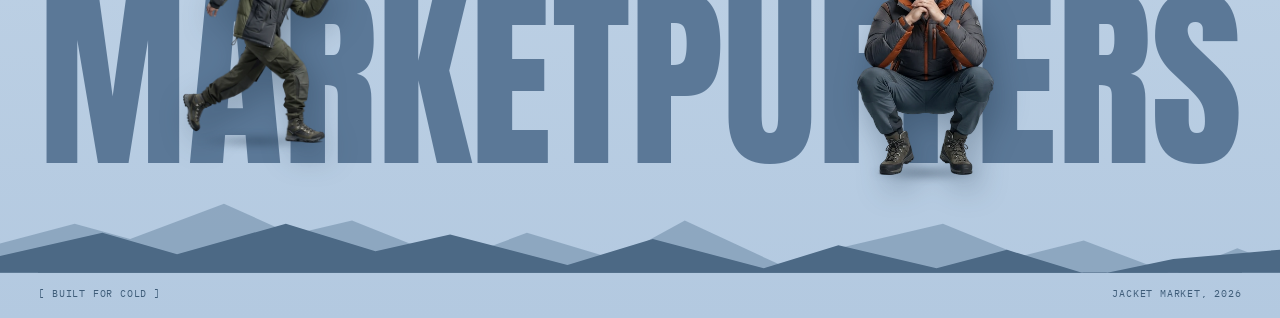
==== commit 2ef940fb: "j.market" ====
--- a/about.html
+++ b/about.html
@@ -2,6 +2,7 @@
 <html lang="en">
 <head>
 <meta charset="utf-8">
+<script>try{if(!matchMedia("(prefers-reduced-motion:reduce)").matches&&!sessionStorage.jmp){sessionStorage.jmp=1;document.documentElement.classList.add("pre")}}catch(e){}</script>
 <meta name="viewport" content="width=device-width, initial-scale=1, viewport-fit=cover">
 <title>About – Jacket Market</title>
 <link rel="preconnect" href="https://fonts.googleapis.com">
@@ -12,6 +13,7 @@
 <link rel="stylesheet" href="assets/about.css">
 <link rel="stylesheet" href="assets/page-bg.css">
 <link rel="stylesheet" href="assets/motion.css">
+<link rel="stylesheet" href="assets/motion2.css">
 </head>
 <body data-page="about">
 <main id="app"></main>
@@ -19,5 +21,6 @@
 <script src="assets/art.js"></script>
 <script src="assets/site.js"></script>
 <script src="assets/motion.js"></script>
+<script src="assets/motion2.js"></script>
 </body>
 </html>
--- a/assets/motion2.css
+++ b/assets/motion2.css
@@ -0,0 +1,94 @@
+/* Jacket Market: motion layer 2 (loads after motion.css) */
+@property --pn{syntax:'<integer>';inherits:false;initial-value:0}
+@media(prefers-reduced-motion:no-preference){
+html{scroll-behavior:auto}
+/* ---------- preloader (first visit in a session) ---------- */
+html.pre::after{content:"JACKET MARKET™\A " counter(pn) "%";counter-reset:pn var(--pn);white-space:pre;position:fixed;inset:0;z-index:300;display:flex;align-items:center;justify-content:center;text-align:center;background:#1c2f40;color:#fff;font-family:var(--f1,Anton,sans-serif);font-size:clamp(30px,6vw,84px);line-height:1.15;letter-spacing:.05em;pointer-events:none;animation:preA 1.55s cubic-bezier(.7,0,.2,1) forwards}
+html.pre::before{content:"";position:fixed;left:0;bottom:0;height:3px;width:100%;background:#dbe6ef;z-index:301;transform-origin:left;pointer-events:none;animation:preB 1.55s cubic-bezier(.7,0,.2,1) forwards}
+@keyframes preA{0%{--pn:0;clip-path:inset(0)}72%{--pn:100;clip-path:inset(0)}99%{--pn:100;clip-path:inset(0 0 100% 0);visibility:visible}100%{--pn:100;clip-path:inset(0 0 100% 0);visibility:hidden}}
+@keyframes preB{0%{transform:scaleX(0)}72%{transform:scaleX(1);opacity:1}100%{transform:scaleX(1);opacity:0;visibility:hidden}}
+html.pre.js-m .hl>div{animation-delay:1.3s}
+html.pre.js-m .hl>div:nth-child(2){animation-delay:1.55s}
+html.pre.js-m .hr>:nth-child(1){animation-delay:1.6s}
+html.pre.js-m .hr>:nth-child(2){animation-delay:1.7s}
+html.pre.js-m .hr>:nth-child(3){animation-delay:1.8s}
+html.pre.js-m .hero .stage{animation-delay:1.15s}
+html.pre .w>i{transition-delay:calc(var(--wi,0)*60ms + 1.3s)}
+html.pre.js-m2 header.top .logo,html.pre.js-m2 header.top nav a,html.pre.js-m2 header.top .acct>*{animation-delay:calc(var(--k,0)*70ms + 1.45s)}
+
+/* ---------- double page curtain ---------- */
+.cv2{position:fixed;inset:0;z-index:199;pointer-events:none;background:#34546e;clip-path:inset(0 0 100% 0);transition:clip-path .45s cubic-bezier(.7,0,.2,1);animation:curIn .95s cubic-bezier(.7,0,.2,1) .17s both}
+body.out .cv2{animation:none;clip-path:inset(0)}
+body.out::before{transition-duration:.42s;transition-delay:.09s}
+
+/* ---------- header entrance + nav underline ---------- */
+.js-m2 header.top .logo,.js-m2 header.top nav a,.js-m2 header.top .acct>*{animation:m2d .9s cubic-bezier(.2,.8,.2,1) both;animation-delay:calc(var(--k,0)*70ms + .3s)}
+@keyframes m2d{from{opacity:0;translate:0 -16px}}
+header.top nav a:nth-child(2),header.top .acct>:nth-child(1){--k:1}
+header.top nav a:nth-child(3),header.top .acct>:nth-child(2){--k:2}
+header.top nav a:nth-child(4),header.top .acct>:nth-child(3){--k:3}
+header.top .acct>:nth-child(4){--k:4}
+header.top nav a{position:relative}
+header.top nav a::after{content:"";position:absolute;left:0;right:0;bottom:-5px;height:1px;background:currentColor;scale:0 1;transform-origin:right;transition:scale .5s cubic-bezier(.2,.8,.2,1)}
+header.top nav a:hover::after,header.top nav a[aria-current]::after{scale:1 1;transform-origin:left}
+header.top .logo{transition:letter-spacing .6s cubic-bezier(.2,.8,.2,1)}
+header.top .logo:hover{letter-spacing:.05em}
+
+/* ---------- buttons ---------- */
+.btn{position:relative;transition:transform .25s,background .25s,scale .25s cubic-bezier(.2,.8,.2,1)}
+.btn::before{content:"";position:absolute;inset:0;pointer-events:none;background:linear-gradient(100deg,transparent 30%,rgba(110,150,185,.38) 50%,transparent 70%);translate:-130% 0;transition:translate .8s cubic-bezier(.2,.8,.2,1)}
+.btn:hover::before{translate:130% 0}
+.btn:active,.hex:active,.qty button:active,.fb:active{scale:.94}
+.hex svg{transition:scale .5s cubic-bezier(.2,.8,.2,1),rotate .6s cubic-bezier(.2,.8,.2,1)}
+.hex:hover svg{scale:1.1}
+.hex svg polygon{transition:stroke-width .3s}
+.hex:hover svg polygon{stroke-width:2}
+.qty button,.cp-rm,.spec dd button,.dotc,.nxc,.r-thumbs button{transition:scale .3s cubic-bezier(.2,.8,.2,1),opacity .3s,background .3s,color .3s,translate .3s}
+.dotc:hover,.r-thumbs button:hover{scale:1.2}
+.nxc:hover{translate:0 -5px}
+.lnk{transition:translate .4s cubic-bezier(.2,.8,.2,1),opacity .3s}
+.lnk:hover{translate:6px 0}
+
+/* ---------- cards: 3D tilt, rise, image parallax ---------- */
+.card:not(.feat) .pic{transform:rotateX(var(--tx,0deg)) rotateY(var(--ty,0deg));transform-style:preserve-3d;transition:transform .6s cubic-bezier(.2,.8,.2,1)}
+.card:not(.feat):hover .pic{transition-duration:.18s}
+.card .meta{transition:translate .5s cubic-bezier(.2,.8,.2,1)}
+.card:hover .meta{translate:0 -2px}
+.card .meta b{transition:letter-spacing .5s cubic-bezier(.2,.8,.2,1)}
+.card:hover .meta b{letter-spacing:.11em}
+.card .meta .pr{transition:translate .5s cubic-bezier(.2,.8,.2,1)}
+.card:hover .meta .pr{translate:6px 0}
+
+/* ---------- ambient motion ---------- */
+.js-m2 .jk.in{animation:m2kb 11s ease-in-out infinite alternate}
+@keyframes m2kb{to{scale:1.035}}
+.shadow{animation:m2sh 6s ease-in-out infinite}
+@keyframes m2sh{50%{scale:.9 1;opacity:.75}}
+.fm img{animation:m2fm 6s ease-in-out infinite alternate}
+.fm.m2 img{animation-delay:-3s;animation-duration:7s}
+@keyframes m2fm{to{translate:0 -10px;rotate:.8deg}}
+.jf-n a,.jf-soc a{transition:translate .45s cubic-bezier(.2,.8,.2,1),opacity .3s,scale .3s}
+.jf-n a:hover{translate:10px 0}
+.jf-soc a:hover{translate:0 -4px;scale:1.12}
+.c-sign{animation:m2sg 8s ease-in-out infinite alternate}
+@keyframes m2sg{to{translate:0 -8px;rotate:-1deg}}
+.r-card{transition:filter .5s,scale .6s cubic-bezier(.2,.8,.2,1)}
+.r-card.on{scale:1.04}
+.pd .stage img{transition-timing-function:cubic-bezier(.2,.8,.2,1)}
+
+/* ---------- snow canvas ---------- */
+canvas.snow{position:fixed;inset:0;width:100%;height:100%;z-index:89;pointer-events:none;opacity:.8}
+
+/* ---------- misc ---------- */
+.toast,.h-t{transition:transform .55s cubic-bezier(.2,.8,.2,1)}
+#cartN{transition:scale .3s cubic-bezier(.3,1.6,.5,1)}
+.cp-i{transition:opacity .4s,translate .5s cubic-bezier(.2,.8,.2,1)}
+.cp-i:hover{translate:6px 0}
+.cp-img img,.ab-ban img,.abm{transition:scale 1.2s cubic-bezier(.2,.8,.2,1)}
+.cp-i:hover .cp-img img{scale:1.06}
+.bar>i,.cb,#cb{transition:width .9s cubic-bezier(.2,.8,.2,1)}
+input,textarea,select{transition:border-color .35s,box-shadow .45s cubic-bezier(.2,.8,.2,1),background .35s}
+input:focus,textarea:focus,select:focus{box-shadow:0 0 0 4px rgba(219,230,239,.28)}
+summary i{transition:rotate .5s cubic-bezier(.2,.8,.2,1)}
+details[open]>summary i{rotate:90deg}
+}
